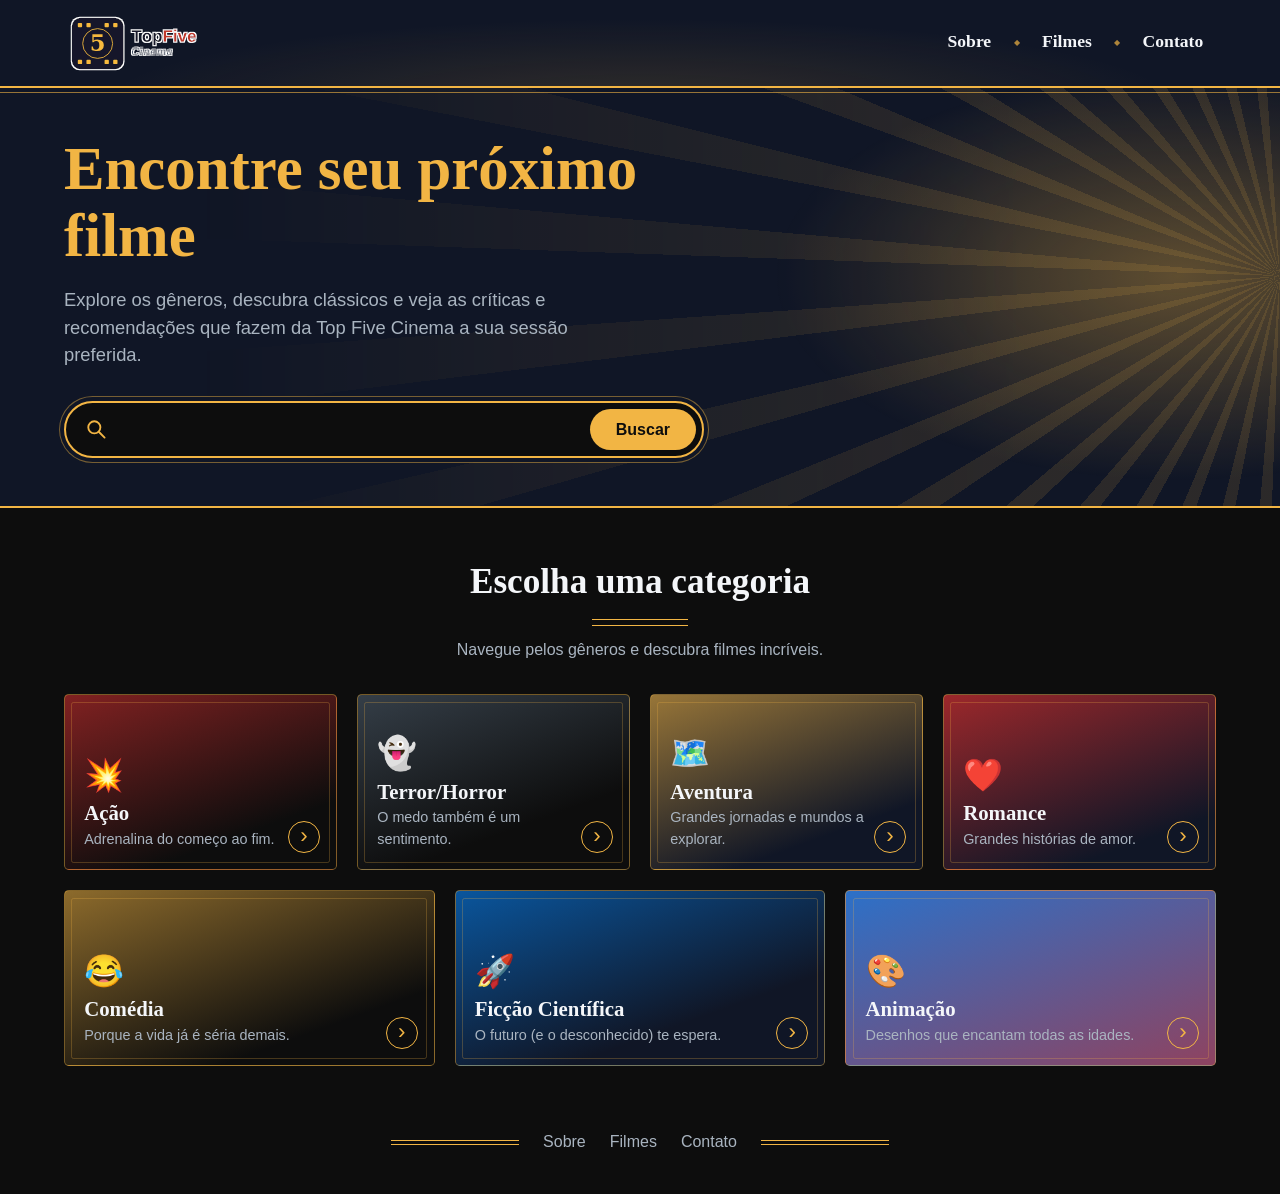
==== index.html @ b7da9076 "Index e Header finalizados, Contatos adicionados Terminei o modelo visual do index, agora basta incl" ====
<!DOCTYPE html>
<html lang="pt-br">

<head>
    <meta charset="UTF-8">
    <meta name="viewport" content="width=device-width, initial-scale=1.0">
    <link rel="stylesheet" href="css/header.css">
    <link rel="stylesheet" href="css/index.css">
    <title>Top Five Cinema</title>
</head>

<body>
    <header class="headerPrincipal">
        <div class="conteudoHeader">

            <a class="logo" href="index.html">
                <img class="imagemLogo" src="./img/logo-header.svg" alt="TopFive Cinema">
            </a>

            <button class="botaoMenu" id="botaoMenu" aria-label="Abrir menu">☰</button>

            <nav class="menu" id="menu">
                <ul>
                    <li><a class="linkMenu" href="sobre.html">Sobre</a></li>
                    <li><a class="linkMenu" href="filmes.html">Filmes</a></li>
                    <li><a class="linkMenu" href="contato.html">Contato</a></li>
                </ul>
            </nav>
        </div>
    </header>

    <main>
        <section class="secaoPrincipal">
            <div class="conteudoSecaoPrincipal">
                <h1 class="tituloPrincipal">Encontre seu próximo filme</h1>
                <p class="descricaoPrincipal">Explore os gêneros, descubra clássicos e veja as críticas e recomendações que fazem da Top Five Cinema a sua sessão preferida.</p>

                <form class="buscaPrincipal" action="filmes.html" role="search">
                    <svg class="iconeBusca" viewBox="0 0 24 24" aria-hidden="true"><circle cx="10" cy="10" r="6.5"/><path d="M15 15l6 6"/></svg>
                    <input class="campoBusca" type="search" name="q" aria-label="Pesquisar filme, gênero ou ator">
                    <button class="botaoBusca" type="submit">Buscar</button>
                </form>
            </div>
            <div class="holofote" aria-hidden="true"></div>
        </section>

        <section class="secaoCategorias">
            <div class="cabecalhoCategorias">
                <h2 class="tituloCategorias">Escolha uma categoria</h2>
                <p class="subtituloCategorias">Navegue pelos gêneros e descubra filmes incríveis.</p>
            </div>

            <ul class="gradeCategorias">
                <li>
                    <a class="cartaoCategoria cartaoAcao" href="filmes.html?genero=acao">
                        <span class="iconeCategoria" aria-hidden="true">💥</span>
                        <span class="nomeCategoria">Ação</span>
                        <span class="textoCategoria">Adrenalina do começo ao fim.</span>
                        <span class="setaCategoria" aria-hidden="true">›</span>
                    </a>
                </li>
                <li>
                    <a class="cartaoCategoria cartaoTerror" href="filmes.html?genero=terror-horror">
                        <span class="iconeCategoria" aria-hidden="true">👻</span>
                        <span class="nomeCategoria">Terror/Horror</span>
                        <span class="textoCategoria">O medo também é um sentimento.</span>
                        <span class="setaCategoria" aria-hidden="true">›</span>
                    </a>
                </li>
                <li>
                    <a class="cartaoCategoria cartaoAventura" href="filmes.html?genero=aventura">
                        <span class="iconeCategoria" aria-hidden="true">🗺️</span>
                        <span class="nomeCategoria">Aventura</span>
                        <span class="textoCategoria">Grandes jornadas e mundos a explorar.</span>
                        <span class="setaCategoria" aria-hidden="true">›</span>
                    </a>
                </li>
                <li>
                    <a class="cartaoCategoria cartaoRomance" href="filmes.html?genero=romance">
                        <span class="iconeCategoria" aria-hidden="true">❤️</span>
                        <span class="nomeCategoria">Romance</span>
                        <span class="textoCategoria">Grandes histórias de amor.</span>
                        <span class="setaCategoria" aria-hidden="true">›</span>
                    </a>
                </li>
                <li>
                    <a class="cartaoCategoria cartaoComedia" href="filmes.html?genero=comedia">
                        <span class="iconeCategoria" aria-hidden="true">😂</span>
                        <span class="nomeCategoria">Comédia</span>
                        <span class="textoCategoria">Porque a vida já é séria demais.</span>
                        <span class="setaCategoria" aria-hidden="true">›</span>
                    </a>
                </li>
                <li>
                    <a class="cartaoCategoria cartaoFiccao" href="filmes.html?genero=ficcao-cientifica">
                        <span class="iconeCategoria" aria-hidden="true">🚀</span>
                        <span class="nomeCategoria">Ficção Científica</span>
                        <span class="textoCategoria">O futuro (e o desconhecido) te espera.</span>
                        <span class="setaCategoria" aria-hidden="true">›</span>
                    </a>
                </li>
                <li>
                    <a class="cartaoCategoria cartaoAnimacao" href="filmes.html?genero=animacao">
                        <span class="iconeCategoria" aria-hidden="true">🎨</span>
                        <span class="nomeCategoria">Animação</span>
                        <span class="textoCategoria">Desenhos que encantam todas as idades.</span>
                        <span class="setaCategoria" aria-hidden="true">›</span>
                    </a>
                </li>
            </ul>
        </section>
    </main>

    <footer class="rodapePrincipal">
        <span class="linhaRodape" aria-hidden="true"></span>
        <nav class="menuRodape" aria-label="Rodapé">
            <a href="sobre.html">Sobre</a>
            <a href="filmes.html">Filmes</a>
            <a href="contato.html">Contato</a>
        </nav>
        <span class="linhaRodape" aria-hidden="true"></span>
    </footer>

    <script src="js/header.js"></script>
</body>

</html>
---- css/header.css ----
/* ==========================================================
   Organização do arquivo:
   1. Variáveis
   2. Estrutura do header e logo
   3. Menu de navegação
   4. Botão do menu (celular)
   5. Responsivo
   ========================================================== */


/* ---------- 1. VARIÁVEIS ---------- */

:root {
  /* Paleta oficial do TopFive */
  --azulEscuro: #101626;
  --azul: #0583f2;
  --amarelo: #f2b544;
  --vermelho: #bf2c2c;
  --preto: #0d0d0d;
  --cinza: #4b5a69;
  --cinzaClaro: #a9b4c0;
  --branco: #f4f6f9;

  --fonteTitulo: Georgia, "Times New Roman", serif;
  --fonteTexto: "Trebuchet MS", Arial, sans-serif;
}


/* ---------- 2. ESTRUTURA DO HEADER E LOGO ---------- */

.headerPrincipal {
  position: sticky;          /* O header segue a tela, acho melor mudar para fixed na tela dos filmes, a gente tem que ver isso */
  top: 0;
  z-index: 100;
  background:
    radial-gradient(ellipse 60% 140% at 50% 120%, rgba(242, 181, 68, 0.14), transparent 70%),
    var(--azulEscuro);
  border-bottom: 2px solid var(--amarelo);   /* primeira linha dourada */
}

/* Segunda linha dourada */
.headerPrincipal::after {
  content: "";
  position: absolute;
  left: 0;
  right: 0;
  bottom: -7px;
  height: 1px;
  background-color: var(--amarelo);
  opacity: 0.6;
  pointer-events: none;
}

.conteudoHeader {
  display: flex;
  align-items: center;
  justify-content: space-between;
  padding: 0.6rem 5%;
  position: relative; 
}

.logo {
  display: block;
  line-height: 0;
}

.imagemLogo {
  display: block;
  height: 4.2rem;
  width: auto;
}


/* ---------- 3. MENU DE NAVEGAÇÃO ---------- */

.menu ul {
  display: flex;
  align-items: center;
  list-style: none;
  margin: 0;
  padding: 0;
}

/* ponto dourado que separa os links */
.menu li + li::before {
  content: "◆";
  color: var(--amarelo);
  font-size: 0.5rem;
  opacity: 0.7;
  margin: 0 0.6rem;
  vertical-align: middle;
}

.menu li {
  display: flex;
  align-items: center;
}

.linkMenu {
  display: block;
  padding: 0.5rem 0.8rem;
  font-family: var(--fonteTitulo); 
  font-weight: bold;
  font-size: 1.1rem;
  text-decoration: none;
  color: var(--branco);
  border-bottom: 3px double transparent;   /*espaço da linha dupla */
  transition: color 0.2s, border-color 0.2s;
}

   texto dourado com linha dupla embaixo */
.linkMenu:hover,
.linkAtivo {
  color: var(--amarelo);
  border-bottom: 3px double var(--amarelo);
}


/* ---------- 4. BOTÃO DO MENU (CELULAR) ---------- */

.botaoMenu {
  display: none;             /* não da para ver isso no pc, pq o padrao é não mostrar */
  background: none;
  border: 1px solid var(--amarelo);
  border-radius: 0.3rem;
  color: var(--amarelo);
  font-size: 1.5rem;
  line-height: 1;
  padding: 0.4rem 0.8rem;
  cursor: pointer;
}

.botaoMenu:hover {
  background-color: var(--amarelo);
  color: var(--preto);
}


/* ---------- 5. RESPONSIVO ---------- */

@media (max-width: 768px) {
  .imagemLogo {
    height: 3.2rem;
  }

  .botaoMenu {
    display: block;
  }

  /* Lista do header */
  .menu {
    display: none;
    position: absolute;
    top: 100%;
    left: 0;
    width: 100%;
    background-color: var(--azulEscuro);
    border-bottom: 2px solid var(--amarelo);
  }


  .menuAberto {
    display: block;
  }

  .menu ul {
    flex-direction: column;
    align-items: stretch;
    padding: 0.5rem 5% 1rem;
  }

  /* */
  .menu li + li::before {
    display: none;
  }

  .linkMenu {
    padding: 1rem 0;
    border-bottom: 1px solid var(--cinza);
  }

  .linkMenu:hover,
  .linkAtivo {
    border-bottom: 3px double var(--amarelo);
  }
}
---- css/index.css ----
/* ==========================================================
   Organização do arquivo:
   1. Variáveis e reset
   2. Seção principal (hero) e busca
   3. Categorias (grade de cartões)
   4. Rodapé
   5. Responsivo
   ========================================================== */


/* ---------- 1. VARIÁVEIS E RESET ---------- */

:root {
 /* Paleta oficial*/
  --azulEscuro: #101626;
  --azul: #0583f2;
  --amarelo: #f2b544; 
  --vermelho: #bf2c2c;
  --preto: #0d0d0d;
  --cinza: #4b5a69;
  --cinzaClaro: #a9b4c0;
  --branco: #f4f6f9;

  --fonteTitulo: Georgia, "Times New Roman", serif;
  --fonteTexto: "Trebuchet MS", Arial, sans-serif;
  --ouroBorda: rgba(242, 181, 68, 0.45);
}

* {
  margin: 0;
  padding: 0;
  box-sizing: border-box;
}

body {
  background-color: var(--preto);
  color: var(--branco);
  font-family: var(--fonteTexto);
  line-height: 1.5;
}

ul {
  list-style: none;
}


/* ---------- 2. SEÇÃO PRINCIPAL (HERO) ---------- */

.secaoPrincipal {
  position: relative;
  overflow: hidden;
  display: flex;
  align-items: center;
  min-height: 26rem;
  padding: 3rem 5%;
  background-color: var(--azulEscuro);
  border-bottom: 2px solid var(--amarelo);
}

/* Esse é o brilho dourado que fica no canto */
.holofote {
  position: absolute;
  inset: 0; 
  pointer-events: none;
  background:
    /* Usei um site para gerar gradiente, na aula eu mostro */
    radial-gradient(ellipse 45% 70% at 92% 45%, rgba(242, 181, 68, 0.35), transparent 70%),
    repeating-conic-gradient(from 200deg at 100% 45%,
      rgba(242, 181, 68, 0.12) 0deg 3deg,
      transparent 3deg 9deg);
  /* isso é efeito pra ir ficando mais fraco aos poucos */
  -webkit-mask-image: linear-gradient(to left, #000 20%, transparent 85%);
  mask-image: linear-gradient(to left, #000 20%, transparent 85%);
}

.conteudoSecaoPrincipal {
  position: relative;
  z-index: 1;
  max-width: 40rem;
}

.tituloPrincipal {
  font-family: var(--fonteTitulo);
  font-weight: 900;
  font-size: clamp(2.2rem, 5vw, 3.8rem);
  line-height: 1.1;
  color: var(--amarelo);
  margin-bottom: 1rem;
}

.descricaoPrincipal {
  font-size: 1.15rem;
  color: var(--cinzaClaro);
  max-width: 32rem;  
  margin-bottom: 2rem;
}

.buscaPrincipal {
  display: flex;
  align-items: center;
  gap: 0.75rem;
  padding: 0.4rem 0.4rem 0.4rem 1.2rem;
  background-color: var(--preto);
  border: 2px solid var(--amarelo);
  border-radius: 999px;  
  box-shadow: 0 0 0 4px var(--azulEscuro), 0 0 0 5px var(--ouroBorda);
}

/* focus é pra quando clicar ele muda a cor da borda */
.buscaPrincipal:focus-within {
  border-color: var(--branco);
}

.iconeBusca {
  flex-shrink: 0;
  width: 1.4rem;
  height: 1.4rem;
  fill: none;
  stroke: var(--amarelo);
  stroke-width: 2;
  stroke-linecap: round;
}

.campoBusca {
  flex: 1;
  min-width: 0;           
  background: none;
  border: none;
  outline: none;
  color: var(--branco);
  font-family: var(--fonteTexto);
  font-size: 1rem;
}

.campoBusca::placeholder {
  color: var(--cinzaClaro);
}

.botaoBusca {
  background-color: var(--amarelo);
  color: var(--preto);
  border: none;
  border-radius: 999px;
  padding: 0.7rem 1.6rem;
  font-family: var(--fonteTexto);
  font-weight: bold;
  font-size: 1rem;
  cursor: pointer;
}

.botaoBusca:hover {
  background-color: var(--branco);
}


/* ---------- 3. CATEGORIAS ---------- */

.secaoCategorias {
  padding: 3rem 5% 2rem;
  background-color: var(--preto);
}

.cabecalhoCategorias {
  text-align: center;
  margin-bottom: 2rem;
}

.tituloCategorias {
  font-family: var(--fonteTitulo);
  font-weight: 700;
  font-size: clamp(1.6rem, 3vw, 2.2rem);
  color: var(--branco);
}

/* essa é aquela linha dourada embaixo do titulo*/
.tituloCategorias::after {
  content: "";
  display: block;
  width: 6rem;
  height: 5px;
  margin: 0.6rem auto 0.8rem;
  border-top: 1px solid var(--amarelo);
  border-bottom: 1px solid var(--amarelo);
}

.subtituloCategorias {
  color: var(--cinzaClaro);
}

.gradeCategorias {
  display: grid;
  grid-template-columns: repeat(12, 1fr);
  gap: 1.25rem;
  max-width: 80rem;
  margin: 0 auto;
}

/* --- Cartão de cada gênero --- */
.gradeCategorias li {
  grid-column: span 3;
}

.gradeCategorias li:nth-child(n + 5) {
  grid-column: span 4;
}

.cartaoCategoria {
  position: relative; 
  display: flex;
  flex-direction: column;
  justify-content: flex-end;
  height: 100%; 
  min-height: 11rem;
  padding: 1.2rem 3.5rem 1.2rem 1.2rem;
  color: var(--branco);
  text-decoration: none;
  background: var(--fundoCartao, var(--azulEscuro));
  border: 1px solid var(--ouroBorda);
  border-radius: 0.3rem;
  transition: border-color 0.2s, transform 0.2s;
}

/* Borda de dentro*/
.cartaoCategoria::before {
  content: "";
  position: absolute;
  inset: 0.4rem;
  border: 1px solid rgba(242, 181, 68, 0.25);
  border-radius: 0.15rem;
  pointer-events: none;
}

/* hover muda o estilo do cartão quando passa o mouse encima*/
.cartaoCategoria:hover {
  border-color: var(--amarelo);
  transform: translateY(-3px);
}

/*estrilo dos emoji */
.iconeCategoria {
  margin-bottom: 0.4rem;
  font-size: 2rem;
  line-height: 1;
}

.nomeCategoria {
  font-family: var(--fonteTitulo);
  font-weight: 700;
  font-size: 1.3rem;
}

.textoCategoria {
  font-size: 0.9rem;
  color: var(--cinzaClaro);
}

/* Botão redondo com a seta */
.setaCategoria {
  position: absolute;
  right: 1rem;
  bottom: 1rem;
  display: grid;
  place-items: center;
  width: 2rem;
  height: 2rem;
  border: 1px solid var(--amarelo);
  border-radius: 50%;
  color: var(--amarelo);
  font-size: 1.4rem;
  line-height: 1;
  padding-bottom: 0.15rem;
}

/* A seta fica colorida quando passa o mouse por cima do cartão */
.cartaoCategoria:hover .setaCategoria {
  background-color: var(--amarelo);
  color: var(--preto);
}

/* --- Fundos de cada gênero --- */
.cartaoAcao      { --fundoCartao: linear-gradient(160deg, var(--vermelho) -40%, var(--preto) 75%); }
.cartaoTerror    { --fundoCartao: linear-gradient(160deg, var(--cinza) -40%, var(--preto) 70%); }
.cartaoAventura  { --fundoCartao: linear-gradient(160deg, var(--amarelo) -50%, var(--azulEscuro) 75%); }
.cartaoRomance   { --fundoCartao: linear-gradient(160deg, var(--vermelho) -20%, var(--azulEscuro) 80%); }
.cartaoComedia   { --fundoCartao: linear-gradient(160deg, var(--amarelo) -60%, var(--preto) 75%); }
.cartaoFiccao    { --fundoCartao: linear-gradient(160deg, var(--azul) -50%, var(--azulEscuro) 70%); }
.cartaoAnimacao  { --fundoCartao: linear-gradient(160deg, var(--azul) -40%, var(--vermelho) 150%); }


/* ---------- 4. RODAPÉ ---------- */

.rodapePrincipal {
  display: flex;
  align-items: center;
  justify-content: center;
  gap: 1.5rem;
  padding: 2rem 5% 2.5rem;
  background-color: var(--preto);
}

.linhaRodape {
  flex: 0 1 8rem;        
  height: 5px;
  border-top: 1px solid var(--amarelo);
  border-bottom: 1px solid var(--amarelo);
}

.menuRodape {
  display: flex;
  gap: 1.5rem;
}

.menuRodape a {
  color: var(--cinzaClaro);
  text-decoration: none;
}

.menuRodape a:hover {
  color: var(--amarelo);
}


/* ---------- 5. RESPONSIVO ---------- */

/* Tablet */
@media (max-width: 1024px) {
  .gradeCategorias li,
  .gradeCategorias li:nth-child(n + 5) {
    grid-column: span 6;
  }

  .gradeCategorias li:last-child {
    grid-column: span 12;
  }
}

/* Celular grade */
@media (max-width: 768px) {
  .secaoPrincipal {
    min-height: 0;
    padding: 2.5rem 5%;
  }

  .buscaPrincipal {
    padding-left: 1rem;
  }

  .botaoBusca {
    padding: 0.7rem 1.1rem;
  }
}

/* Celular pequeno */
@media (max-width: 520px) {
  .gradeCategorias li,
  .gradeCategorias li:nth-child(n + 5),
  .gradeCategorias li:last-child {
    grid-column: span 12;
  }

  .linhaRodape {
    flex-basis: 2rem;
  }
}
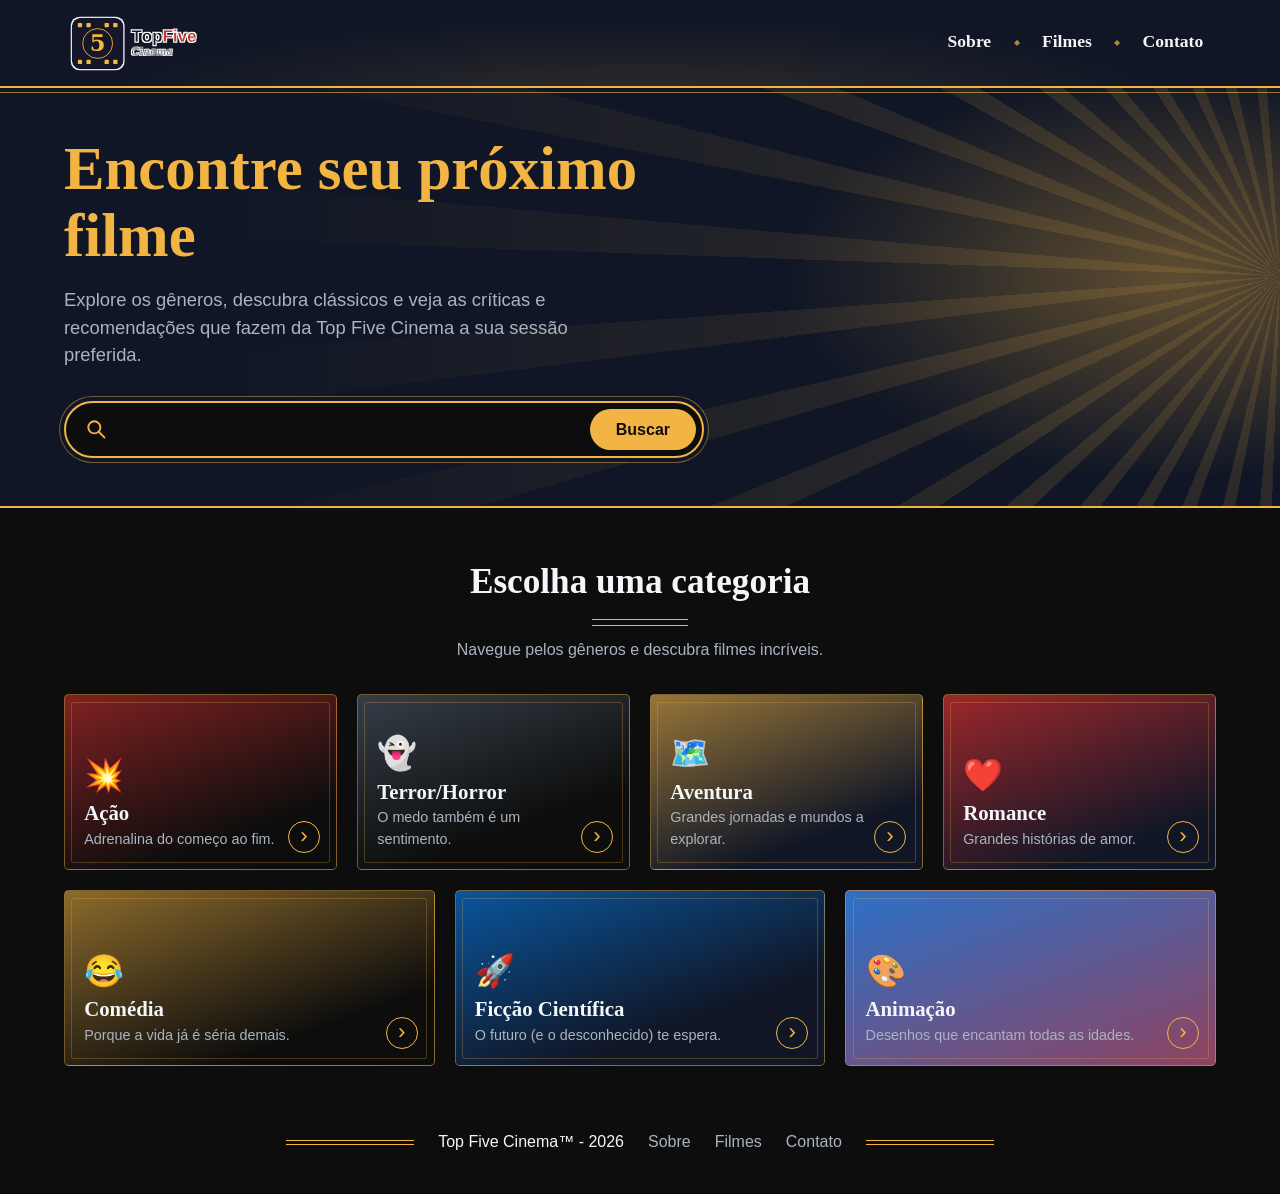
==== commit 051a1fb9: "Add files via upload" ====
--- a/index.html
+++ b/index.html
@@ -114,6 +114,7 @@
     <footer class="rodapePrincipal">
         <span class="linhaRodape" aria-hidden="true"></span>
         <nav class="menuRodape" aria-label="Rodapé">
+            <p>Top Five Cinema™ - 2026</p>
             <a href="sobre.html">Sobre</a>
             <a href="filmes.html">Filmes</a>
             <a href="contato.html">Contato</a>
